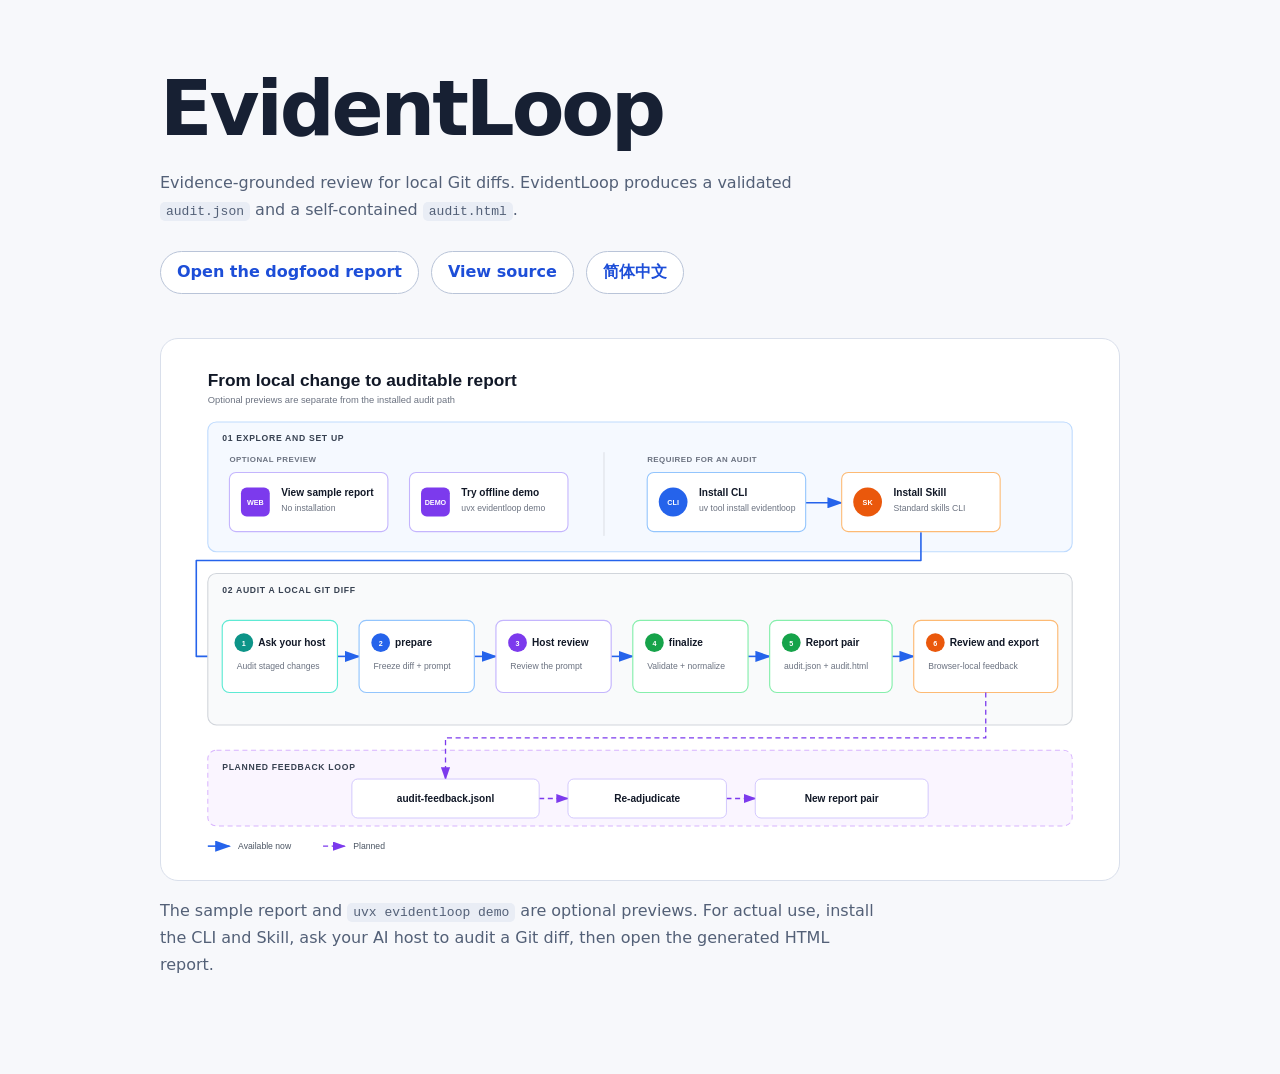
==== docs/index.html @ 3620468b "feat: close Wave 5 distribution surfaces" ====
<!doctype html>
<html lang="en">
<head>
  <meta charset="utf-8">
  <meta name="viewport" content="width=device-width, initial-scale=1">
  <title>EvidentLoop Alpha</title>
  <style>
    :root { color-scheme: light; font-family: system-ui, sans-serif; color: #172033; background: #f7f8fb; }
    body { margin: 0; }
    main { max-width: 960px; margin: 0 auto; padding: 64px 24px 80px; }
    h1 { margin: 0 0 12px; font-size: clamp(2.4rem, 7vw, 4.8rem); letter-spacing: -0.04em; }
    p { max-width: 720px; color: #536077; line-height: 1.7; }
    nav { display: flex; flex-wrap: wrap; gap: 12px; margin: 28px 0 44px; }
    a { color: #1d4ed8; }
    nav a { padding: 10px 16px; border: 1px solid #b9c4d8; border-radius: 999px; background: #fff; text-decoration: none; font-weight: 650; }
    figure { margin: 0; padding: 18px; border: 1px solid #d9dfeb; border-radius: 18px; background: #fff; }
    img { display: block; width: 100%; height: auto; }
    code { padding: 2px 6px; border-radius: 5px; background: #e9edf5; }
  </style>
</head>
<body>
  <main>
    <h1>EvidentLoop</h1>
    <p>Evidence-grounded review for local Git diffs. EvidentLoop produces a validated <code>audit.json</code> and a self-contained <code>audit.html</code>.</p>
    <nav aria-label="Primary">
      <a href="./examples/evidentloop-alpha/audit.html">Open the dogfood report</a>
      <a href="https://github.com/evidentloop/evidentloop">View source</a>
      <a href="https://github.com/evidentloop/evidentloop/blob/main/README.zh-CN.md">简体中文</a>
    </nav>
    <figure>
      <img src="./assets/evidentloop-user-flow.svg" alt="EvidentLoop user flow from installation to report and feedback export">
    </figure>
    <p>The sample report and <code>uvx evidentloop demo</code> are optional previews. For actual use, install the CLI and Skill, ask your AI host to audit a Git diff, then open the generated HTML report.</p>
  </main>
</body>
</html>
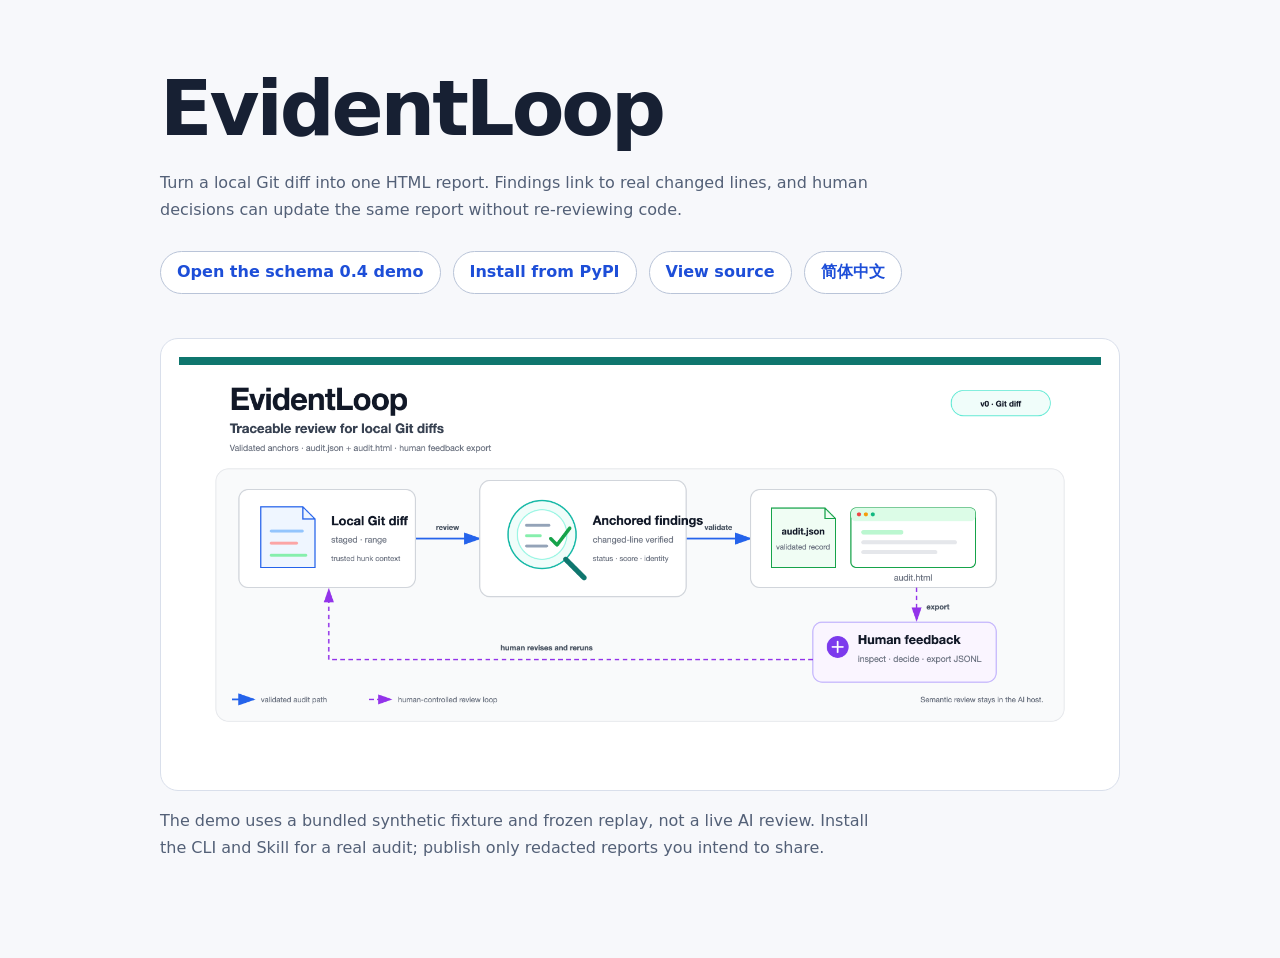
==== commit d06a1ef5: "feat: add feedback-driven report revisions" ====
--- a/docs/index.html
+++ b/docs/index.html
@@ -21,16 +21,17 @@
 <body>
   <main>
     <h1>EvidentLoop</h1>
-    <p>Evidence-grounded review for local Git diffs. EvidentLoop produces a validated <code>audit.json</code> and a self-contained <code>audit.html</code>.</p>
+    <p>Turn a local Git diff into one HTML report. Findings link to real changed lines, and human decisions can update the same report without re-reviewing code.</p>
     <nav aria-label="Primary">
-      <a href="./examples/evidentloop-alpha/audit.html">Open the dogfood report</a>
+      <a href="./examples/evidentloop-demo-v04/audit.html">Open the schema 0.4 demo</a>
+      <a href="https://pypi.org/project/evidentloop/">Install from PyPI</a>
       <a href="https://github.com/evidentloop/evidentloop">View source</a>
       <a href="https://github.com/evidentloop/evidentloop/blob/main/README.zh-CN.md">简体中文</a>
     </nav>
     <figure>
-      <img src="./assets/evidentloop-user-flow.svg" alt="EvidentLoop user flow from installation to report and feedback export">
+      <img src="./assets/evidentloop-cover.png" alt="EvidentLoop product path from Git diff to human decisions">
     </figure>
-    <p>The sample report and <code>uvx evidentloop demo</code> are optional previews. For actual use, install the CLI and Skill, ask your AI host to audit a Git diff, then open the generated HTML report.</p>
+    <p>The demo uses a bundled synthetic fixture and frozen replay, not a live AI review. Install the CLI and Skill for a real audit; publish only redacted reports you intend to share.</p>
   </main>
 </body>
 </html>
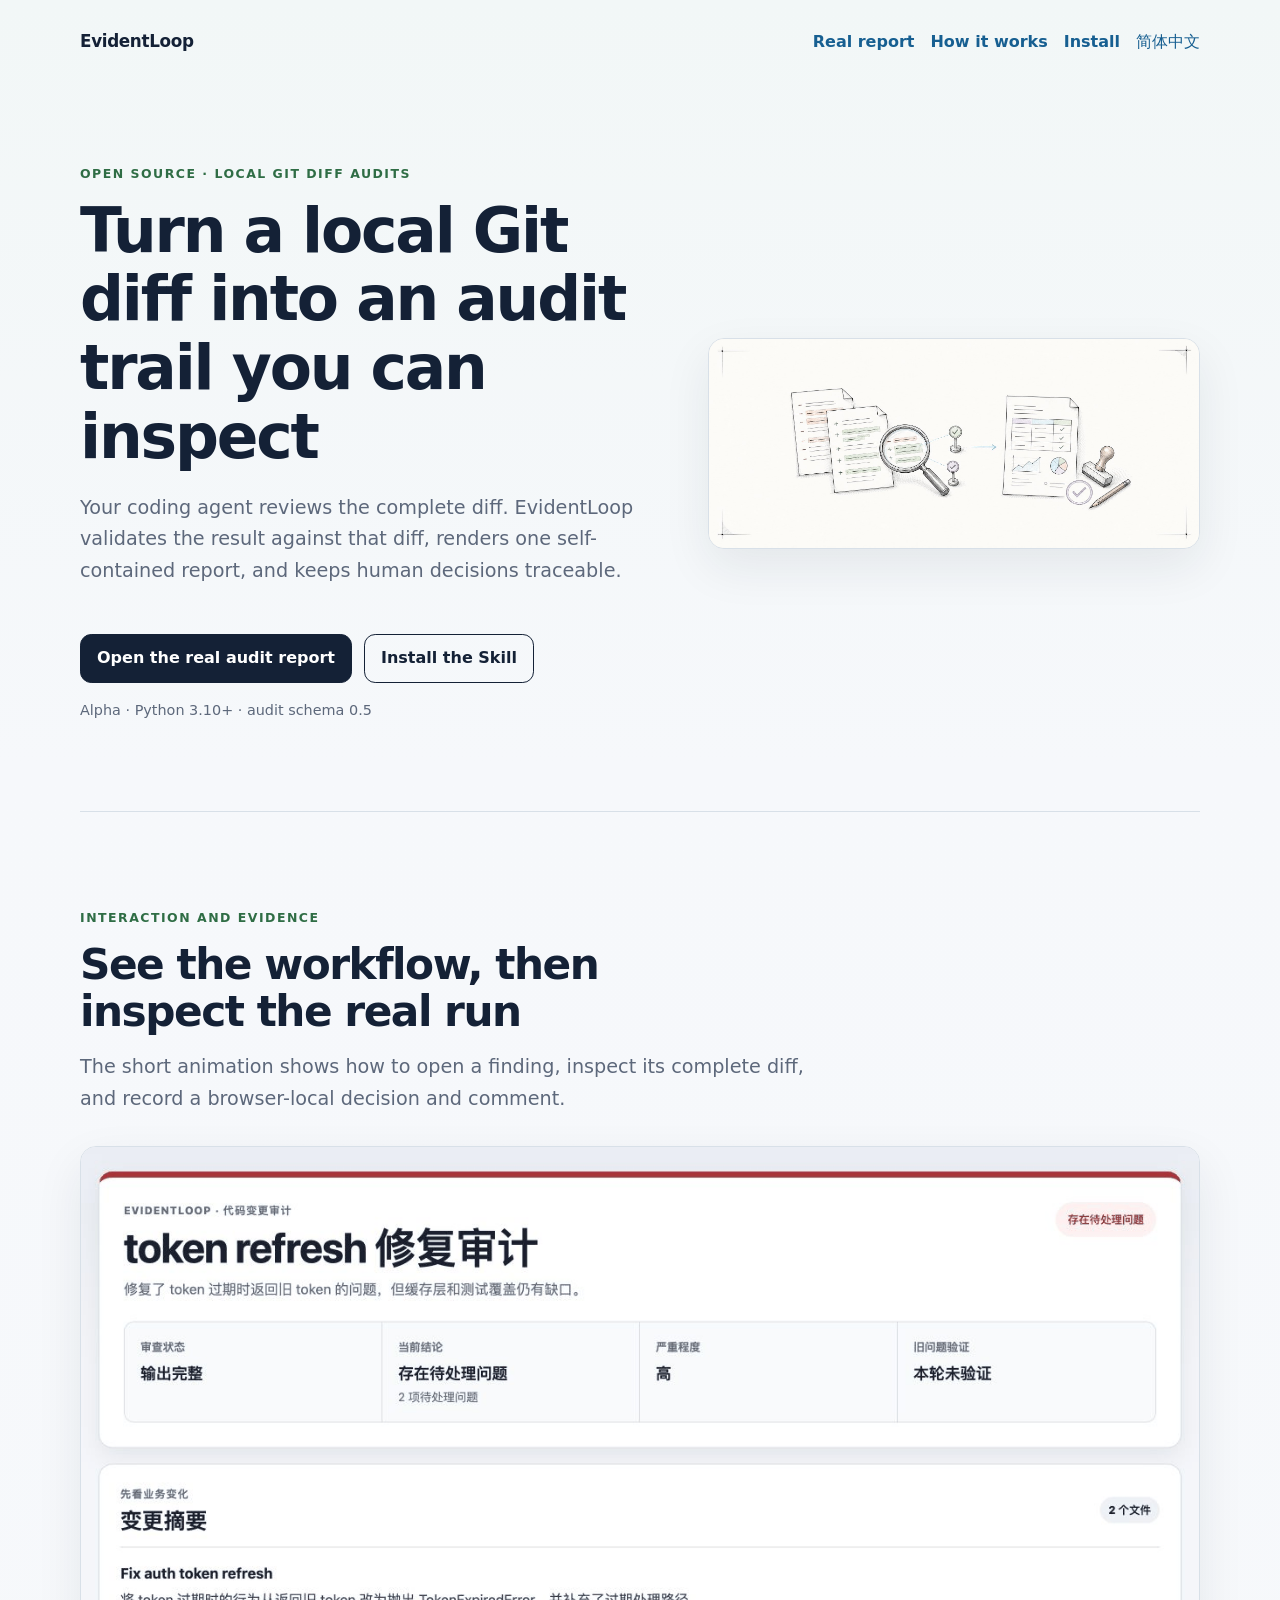
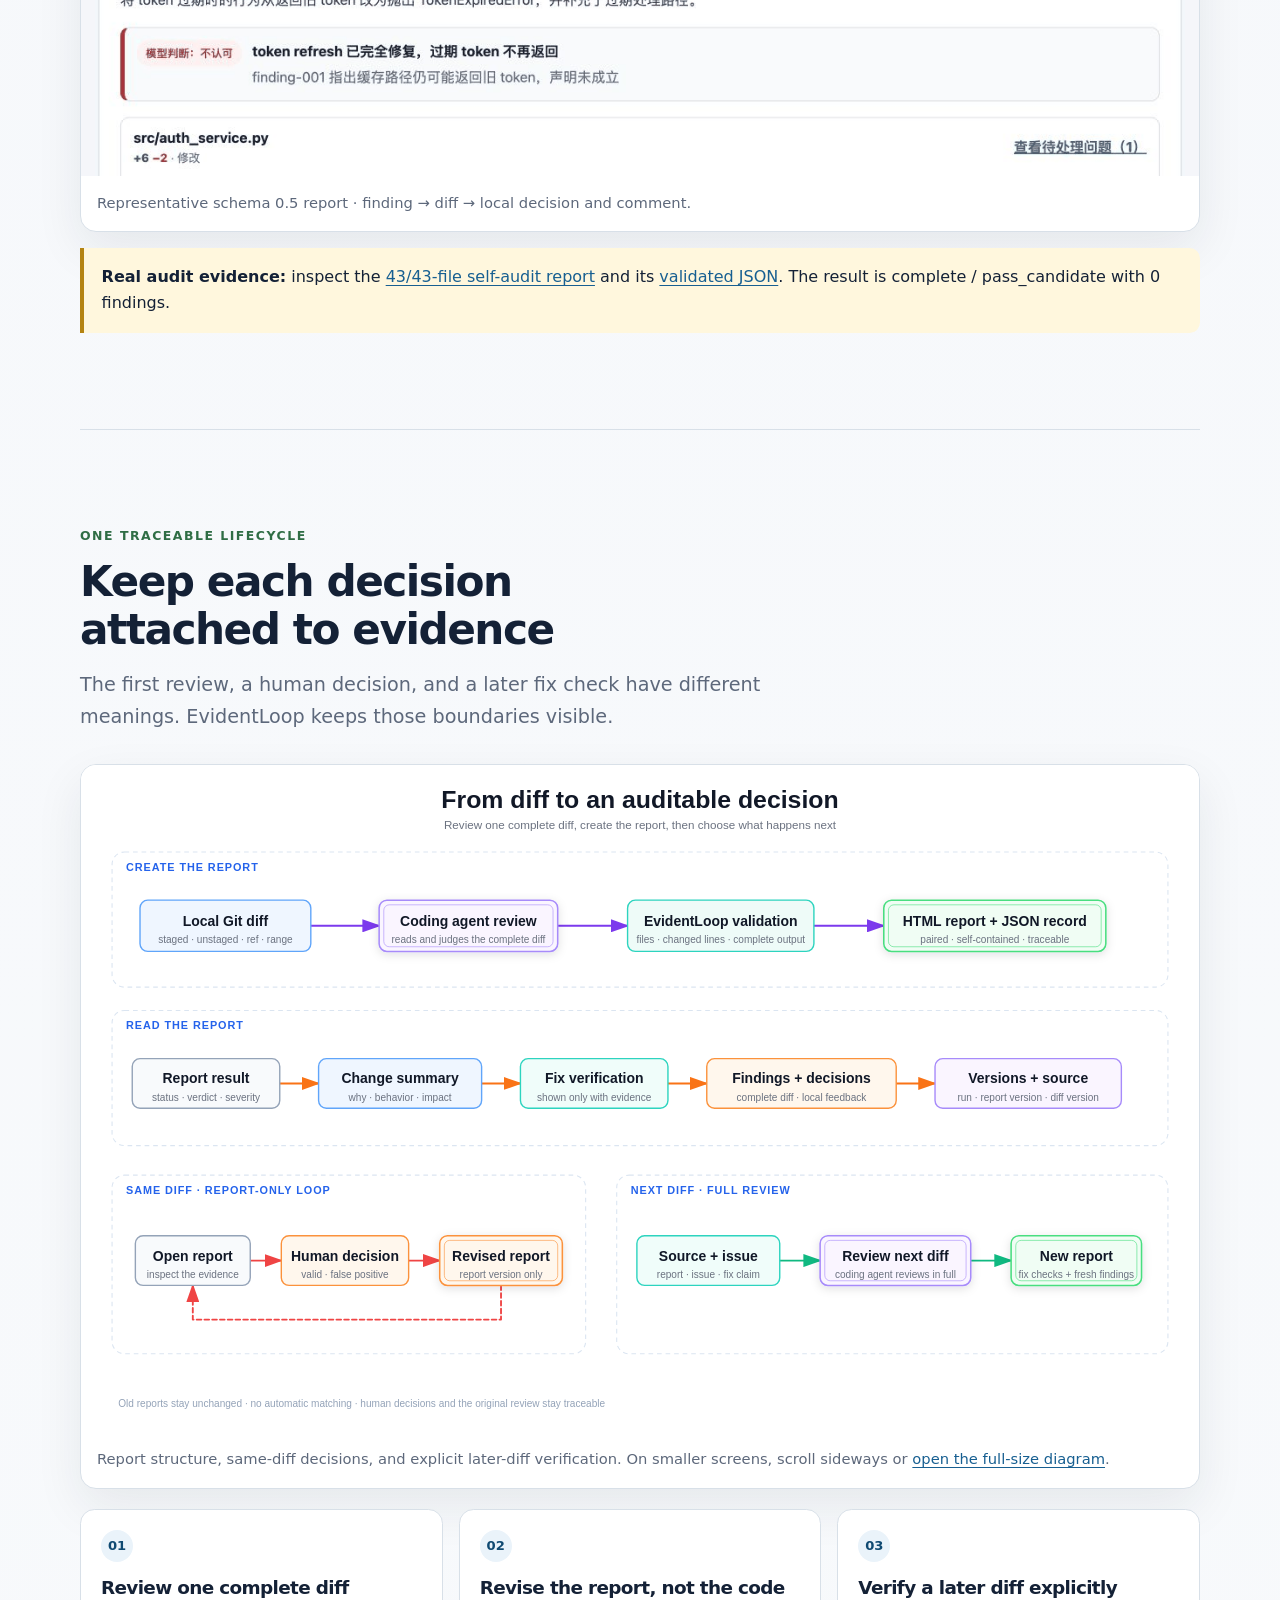
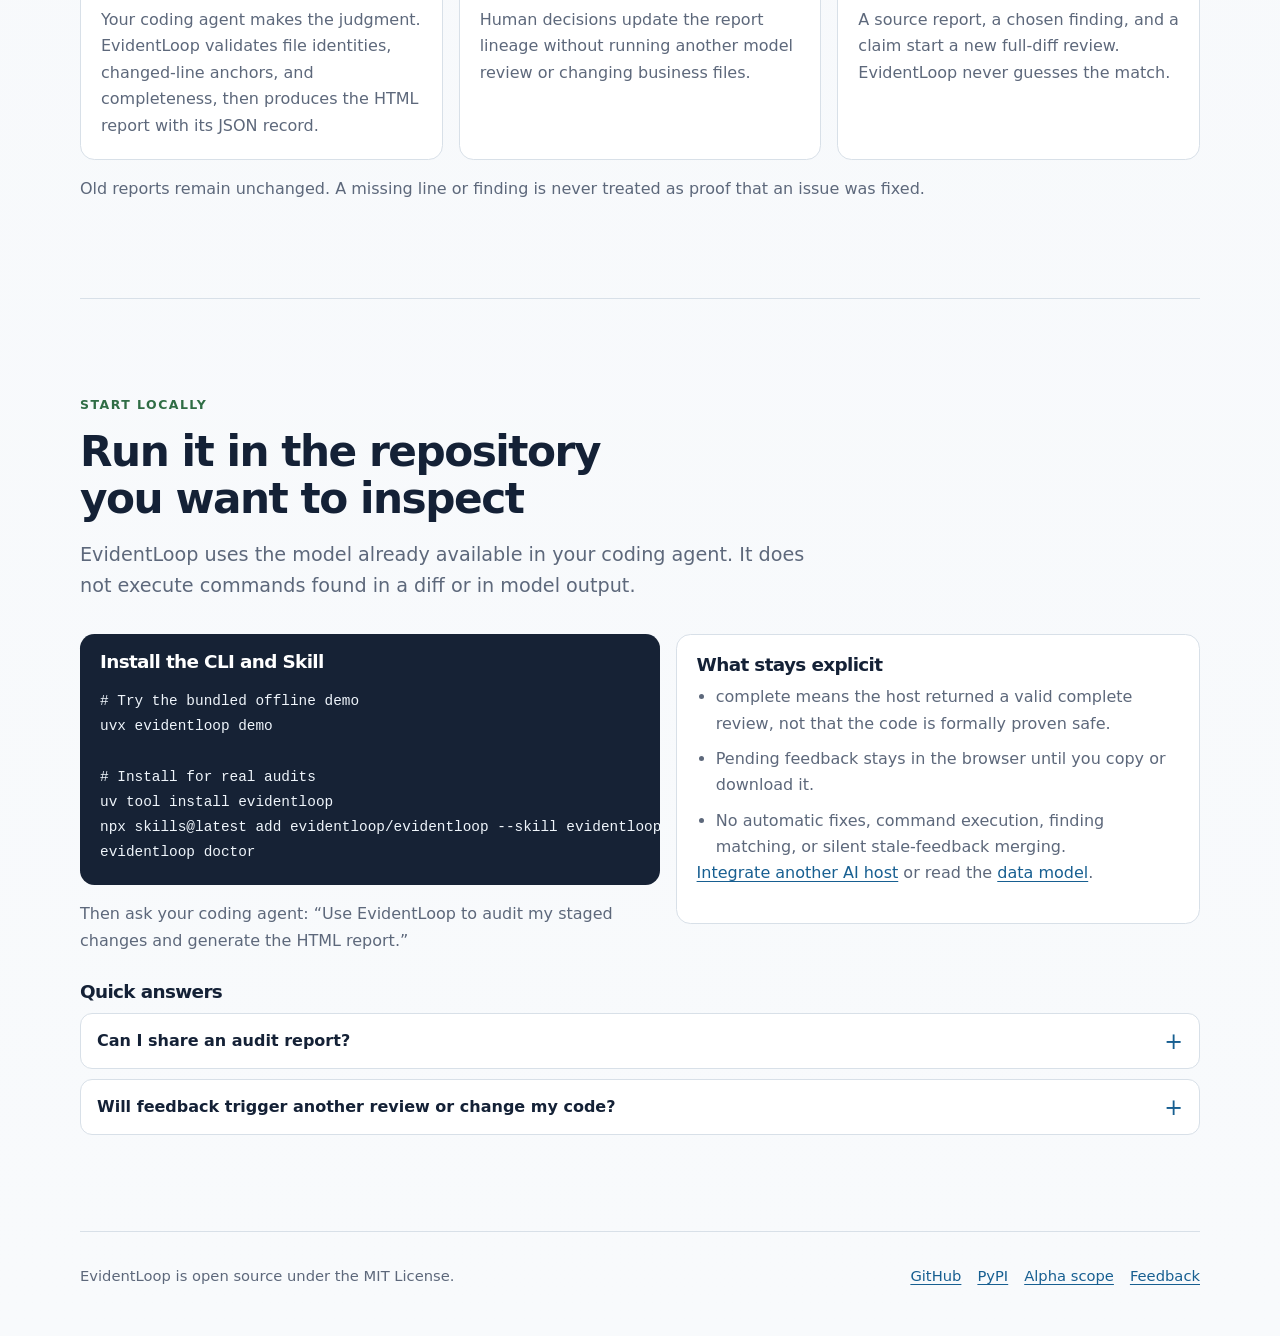
==== commit b6d0a215: "docs: polish EvidentLoop public pages" ====
--- a/docs/index.html
+++ b/docs/index.html
@@ -3,35 +3,149 @@
 <head>
   <meta charset="utf-8">
   <meta name="viewport" content="width=device-width, initial-scale=1">
-  <title>EvidentLoop Alpha</title>
-  <style>
-    :root { color-scheme: light; font-family: system-ui, sans-serif; color: #172033; background: #f7f8fb; }
-    body { margin: 0; }
-    main { max-width: 960px; margin: 0 auto; padding: 64px 24px 80px; }
-    h1 { margin: 0 0 12px; font-size: clamp(2.4rem, 7vw, 4.8rem); letter-spacing: -0.04em; }
-    p { max-width: 720px; color: #536077; line-height: 1.7; }
-    nav { display: flex; flex-wrap: wrap; gap: 12px; margin: 28px 0 44px; }
-    a { color: #1d4ed8; }
-    nav a { padding: 10px 16px; border: 1px solid #b9c4d8; border-radius: 999px; background: #fff; text-decoration: none; font-weight: 650; }
-    figure { margin: 0; padding: 18px; border: 1px solid #d9dfeb; border-radius: 18px; background: #fff; }
-    img { display: block; width: 100%; height: auto; }
-    code { padding: 2px 6px; border-radius: 5px; background: #e9edf5; }
-  </style>
+  <title>EvidentLoop — Inspectable audit trails for local Git diffs</title>
+  <meta name="description" content="Turn a local Git diff into a validated, self-contained audit report with traceable human decisions and explicit fix verification.">
+  <meta name="theme-color" content="#f3f6f9">
+  <link rel="canonical" href="https://evidentloop.github.io/evidentloop/">
+  <link rel="alternate" hreflang="en" href="https://evidentloop.github.io/evidentloop/">
+  <link rel="alternate" hreflang="zh-CN" href="https://evidentloop.github.io/evidentloop/zh-CN.html">
+  <link rel="alternate" hreflang="x-default" href="https://evidentloop.github.io/evidentloop/">
+  <link rel="stylesheet" href="./assets/site.css">
+  <meta property="og:type" content="website">
+  <meta property="og:title" content="EvidentLoop — Inspectable audit trails for local Git diffs">
+  <meta property="og:description" content="Review the complete diff, validate the report, and keep later decisions linked to evidence.">
+  <meta property="og:url" content="https://evidentloop.github.io/evidentloop/">
+  <meta property="og:image" content="https://evidentloop.github.io/evidentloop/assets/evidentloop-report-loop.png">
+  <meta property="og:locale" content="en_US">
+  <meta name="twitter:card" content="summary_large_image">
 </head>
 <body>
-  <main>
-    <h1>EvidentLoop</h1>
-    <p>Turn a local Git diff into one HTML report. Findings link to real changed lines, and human decisions can update the same report without re-reviewing code.</p>
-    <nav aria-label="Primary">
-      <a href="./examples/evidentloop-demo-v04/audit.html">Open the schema 0.4 demo</a>
-      <a href="https://pypi.org/project/evidentloop/">Install from PyPI</a>
-      <a href="https://github.com/evidentloop/evidentloop">View source</a>
-      <a href="https://github.com/evidentloop/evidentloop/blob/main/README.zh-CN.md">简体中文</a>
+  <a class="skip-link" href="#content">Skip to content</a>
+
+  <header class="site-header">
+    <nav class="site-nav" aria-label="Primary navigation">
+      <a class="brand" href="./">EvidentLoop</a>
+      <div class="nav-links">
+        <a href="#proof">Real report</a>
+        <a href="#how">How it works</a>
+        <a href="#start">Install</a>
+        <a href="./zh-CN.html" lang="zh-CN">简体中文</a>
+      </div>
     </nav>
-    <figure>
-      <img src="./assets/evidentloop-cover.png" alt="EvidentLoop product path from Git diff to human decisions">
-    </figure>
-    <p>The demo uses a bundled synthetic fixture and frozen replay, not a live AI review. Install the CLI and Skill for a real audit; publish only redacted reports you intend to share.</p>
+
+    <div class="hero">
+      <p class="eyebrow">Open source · Local Git diff audits</p>
+      <h1>Turn a local Git diff into an audit trail you can inspect</h1>
+      <p class="lead">Your coding agent reviews the complete diff. EvidentLoop validates the result against that diff, renders one self-contained report, and keeps human decisions traceable.</p>
+
+      <figure class="hero-visual">
+        <img src="./assets/evidentloop-hero-sketch.jpg" width="1915" height="821" alt="A handdrawn local Git diff being inspected and turned into an audit report with a human decision">
+      </figure>
+
+      <div class="actions">
+        <a class="button" href="./examples/evidentloop-dogfood-v05/audit.html">Open the real audit report</a>
+        <a class="button button-secondary" href="#start">Install the Skill</a>
+      </div>
+      <p class="version-note">Alpha · Python 3.10+ · audit schema 0.5</p>
+    </div>
+  </header>
+
+  <main id="content">
+    <section class="page-section" id="proof" aria-labelledby="proof-title">
+      <p class="eyebrow">Interaction and evidence</p>
+      <h2 id="proof-title">See the workflow, then inspect the real run</h2>
+      <p class="section-intro">The short animation shows how to open a finding, inspect its complete diff, and record a browser-local decision and comment.</p>
+      <figure class="media-frame">
+        <picture>
+          <source media="(prefers-reduced-motion: reduce)" srcset="./assets/evidentloop-report-loop.png">
+          <img src="./assets/evidentloop-report-loop.gif" width="1280" height="720" loading="lazy" alt="A representative EvidentLoop report showing a finding, complete diff, browser-local false-positive decision, and comment">
+        </picture>
+        <figcaption>Representative schema 0.5 report · finding → diff → local decision and comment.</figcaption>
+      </figure>
+      <div class="evidence-note">
+        <p><strong>Real audit evidence:</strong> inspect the <a href="./examples/evidentloop-dogfood-v05/audit.html">43/43-file self-audit report</a> and its <a href="./examples/evidentloop-dogfood-v05/audit.json">validated JSON</a>. The result is <code>complete / pass_candidate</code> with 0 findings.</p>
+      </div>
+    </section>
+
+    <section class="page-section" id="how" aria-labelledby="how-title">
+      <p class="eyebrow">One traceable lifecycle</p>
+      <h2 id="how-title">Keep each decision attached to evidence</h2>
+      <p class="section-intro">The first review, a human decision, and a later fix check have different meanings. EvidentLoop keeps those boundaries visible.</p>
+      <figure class="media-frame lifecycle-frame">
+        <img src="./assets/evidentloop-lifecycle.svg" width="1440" height="860" loading="lazy" alt="EvidentLoop report creation, report reading order, same-diff decision loop, and explicit next-diff fix verification">
+        <figcaption>Report structure, same-diff decisions, and explicit later-diff verification. On smaller screens, scroll sideways or <a href="./assets/evidentloop-lifecycle.svg">open the full-size diagram</a>.</figcaption>
+      </figure>
+      <ol class="steps">
+        <li>
+          <span class="step-number" aria-hidden="true">01</span>
+          <h3>Review one complete diff</h3>
+          <p>Your coding agent makes the judgment. EvidentLoop validates file identities, changed-line anchors, and completeness, then produces the HTML report with its JSON record.</p>
+        </li>
+        <li>
+          <span class="step-number" aria-hidden="true">02</span>
+          <h3>Revise the report, not the code</h3>
+          <p>Human decisions update the report lineage without running another model review or changing business files.</p>
+        </li>
+        <li>
+          <span class="step-number" aria-hidden="true">03</span>
+          <h3>Verify a later diff explicitly</h3>
+          <p>A source report, a chosen finding, and a claim start a new full-diff review. EvidentLoop never guesses the match.</p>
+        </li>
+      </ol>
+      <p class="lifecycle-note">Old reports remain unchanged. A missing line or finding is never treated as proof that an issue was fixed.</p>
+    </section>
+
+    <section class="page-section" id="start" aria-labelledby="start-title">
+      <p class="eyebrow">Start locally</p>
+      <h2 id="start-title">Run it in the repository you want to inspect</h2>
+      <p class="section-intro">EvidentLoop uses the model already available in your coding agent. It does not execute commands found in a diff or in model output.</p>
+      <div class="start-grid">
+        <div>
+          <div class="command-card">
+            <h3>Install the CLI and Skill</h3>
+            <pre><code># Try the bundled offline demo
+uvx evidentloop demo
+
+# Install for real audits
+uv tool install evidentloop
+npx skills@latest add evidentloop/evidentloop --skill evidentloop -g
+evidentloop doctor</code></pre>
+          </div>
+          <p class="prompt">Then ask your coding agent: <q>Use EvidentLoop to audit my staged changes and generate the HTML report.</q></p>
+        </div>
+        <aside class="boundary-card" aria-labelledby="boundaries-title">
+          <h3 id="boundaries-title">What stays explicit</h3>
+          <ul>
+            <li><code>complete</code> means the host returned a valid complete review, not that the code is formally proven safe.</li>
+            <li>Pending feedback stays in the browser until you copy or download it.</li>
+            <li>No automatic fixes, command execution, finding matching, or silent stale-feedback merging.</li>
+          </ul>
+          <p><a href="https://github.com/evidentloop/evidentloop/blob/main/docs/ai-host-integration.md">Integrate another AI host</a> or read the <a href="https://github.com/evidentloop/evidentloop/blob/main/docs/data-model.md">data model</a>.</p>
+        </aside>
+      </div>
+
+      <div class="quick-answers" aria-labelledby="answers-title">
+        <h3 id="answers-title">Quick answers</h3>
+        <details>
+          <summary>Can I share an audit report?</summary>
+          <p>Yes. The HTML is self-contained and works on static hosting. Redact anything sensitive first; browser-local decisions are not uploaded automatically.</p>
+        </details>
+        <details>
+          <summary>Will feedback trigger another review or change my code?</summary>
+          <p>No—not automatically. Feedback on the same diff only revises the report. Your coding agent changes code or starts a later-diff verification only when you explicitly ask.</p>
+        </details>
+      </div>
+    </section>
   </main>
+
+  <footer class="site-footer">
+    <p>EvidentLoop is open source under the MIT License.</p>
+    <nav class="footer-links" aria-label="Project links">
+      <a href="https://github.com/evidentloop/evidentloop">GitHub</a>
+      <a href="https://pypi.org/project/evidentloop/">PyPI</a>
+      <a href="https://github.com/evidentloop/evidentloop/blob/main/docs/v0-scope.md">Alpha scope</a>
+      <a href="https://github.com/evidentloop/evidentloop/issues">Feedback</a>
+    </nav>
+  </footer>
 </body>
 </html>
--- a/docs/assets/site.css
+++ b/docs/assets/site.css
@@ -0,0 +1,567 @@
+:root {
+  color-scheme: light;
+  --ink: #142136;
+  --muted: #5d687b;
+  --line: #d8e0e8;
+  --surface: #ffffff;
+  --surface-soft: #f6f8fb;
+  --blue: #175f91;
+  --blue-dark: #104a72;
+  --green: #2f6d45;
+  --green-soft: #edf7f0;
+  --gold-soft: #fff7dd;
+  --shadow: 0 18px 48px rgb(20 33 54 / 8%);
+  font-family:
+    Inter, ui-sans-serif, system-ui, -apple-system, BlinkMacSystemFont, "Segoe UI",
+    sans-serif;
+  font-synthesis: none;
+}
+
+* {
+  box-sizing: border-box;
+}
+
+html {
+  scroll-behavior: smooth;
+}
+
+body {
+  margin: 0;
+  overflow-x: hidden;
+  color: var(--ink);
+  background: linear-gradient(180deg, #f2f7f7 0, #f6f8fb 48rem, #f8fafc 100%);
+  font-size: 1rem;
+  line-height: 1.65;
+}
+
+a {
+  color: var(--blue);
+  text-underline-offset: 0.2em;
+}
+
+a:hover {
+  color: var(--blue-dark);
+}
+
+a:focus-visible,
+summary:focus-visible {
+  border-radius: 0.35rem;
+  outline: 3px solid var(--blue);
+  outline-offset: 3px;
+}
+
+img,
+svg {
+  display: block;
+  max-width: 100%;
+}
+
+.skip-link {
+  position: fixed;
+  z-index: 10;
+  top: 0.75rem;
+  left: 0.75rem;
+  padding: 0.7rem 1rem;
+  border-radius: 0.6rem;
+  color: #fff;
+  background: var(--ink);
+  transform: translateY(-180%);
+}
+
+.skip-link:focus {
+  transform: translateY(0);
+}
+
+.site-header,
+.page-section,
+.site-footer {
+  width: min(70rem, calc(100% - 2rem));
+  margin-inline: auto;
+}
+
+.site-header {
+  padding-top: 1rem;
+}
+
+.site-nav {
+  display: flex;
+  align-items: center;
+  justify-content: space-between;
+  gap: 1rem;
+  min-height: 3.25rem;
+}
+
+.brand {
+  color: var(--ink);
+  font-size: 1.05rem;
+  font-weight: 800;
+  letter-spacing: -0.02em;
+  text-decoration: none;
+}
+
+.nav-links {
+  display: flex;
+  flex-wrap: wrap;
+  align-items: center;
+  justify-content: flex-end;
+  gap: 0.35rem 1rem;
+}
+
+.nav-links a {
+  display: inline-flex;
+  align-items: center;
+  min-height: 2.75rem;
+  font-weight: 650;
+  text-decoration: none;
+}
+
+.hero {
+  display: grid;
+  grid-template-columns: minmax(0, 1.08fr) minmax(20rem, 0.92fr);
+  grid-template-areas:
+    "eyebrow visual"
+    "title visual"
+    "lead visual"
+    "actions visual"
+    "version visual";
+  column-gap: clamp(1.25rem, 4vw, 3.5rem);
+  row-gap: 0;
+  align-items: start;
+  padding-block: clamp(3.5rem, 8vw, 6rem) clamp(3.5rem, 7vw, 5.5rem);
+}
+
+.hero > .eyebrow {
+  grid-area: eyebrow;
+}
+
+.hero > h1 {
+  grid-area: title;
+}
+
+.hero > .lead {
+  grid-area: lead;
+}
+
+.hero > .actions {
+  grid-area: actions;
+}
+
+.hero > .version-note {
+  grid-area: version;
+}
+
+.eyebrow {
+  margin: 0 0 0.75rem;
+  color: var(--green);
+  font-size: 0.78rem;
+  font-weight: 800;
+  letter-spacing: 0.12em;
+  text-transform: uppercase;
+}
+
+h1,
+h2,
+h3,
+p {
+  margin-top: 0;
+}
+
+h1,
+h2,
+h3 {
+  line-height: 1.12;
+  letter-spacing: -0.035em;
+}
+
+html[lang="zh-CN"] h1,
+html[lang="zh-CN"] h2,
+html[lang="zh-CN"] h3 {
+  letter-spacing: -0.015em;
+}
+
+h1 {
+  max-width: 14ch;
+  margin-bottom: 1.25rem;
+  font-size: clamp(2.35rem, 4.8vw, 4rem);
+}
+
+h2 {
+  max-width: 19ch;
+  margin-bottom: 1rem;
+  font-size: clamp(1.85rem, 3.3vw, 2.75rem);
+}
+
+@media (min-width: 40rem) {
+  html[lang="zh-CN"] h2 {
+    max-width: none;
+    white-space: nowrap;
+  }
+}
+
+h3 {
+  margin-bottom: 0.55rem;
+  font-size: 1.15rem;
+}
+
+.lead,
+.section-intro {
+  max-width: 47rem;
+  color: var(--muted);
+  font-size: clamp(1.05rem, 2vw, 1.2rem);
+}
+
+.actions {
+  display: flex;
+  flex-wrap: wrap;
+  gap: 0.75rem;
+  margin-top: 1.75rem;
+}
+
+.button {
+  display: inline-flex;
+  align-items: center;
+  justify-content: center;
+  min-height: 2.75rem;
+  padding: 0.65rem 1rem;
+  border: 1px solid var(--ink);
+  border-radius: 0.7rem;
+  color: #fff;
+  background: var(--ink);
+  font-weight: 750;
+  text-decoration: none;
+}
+
+.button:hover {
+  color: #fff;
+  background: #263851;
+}
+
+.button-secondary {
+  color: var(--ink);
+  background: transparent;
+}
+
+.button-secondary:hover {
+  color: var(--ink);
+  background: #fff;
+}
+
+.version-note {
+  margin: 1rem 0 0;
+  color: var(--muted);
+  font-size: 0.9rem;
+}
+
+.hero-visual {
+  grid-area: visual;
+  align-self: center;
+  margin: 0;
+  overflow: hidden;
+  border: 1px solid var(--line);
+  border-radius: 1rem;
+  background: #fbfaf5;
+  box-shadow: var(--shadow);
+}
+
+.hero-visual img {
+  width: 100%;
+  height: auto;
+}
+
+.page-section {
+  padding-block: clamp(3.5rem, 8vw, 6rem);
+  border-top: 1px solid var(--line);
+}
+
+.media-frame {
+  margin: 2rem 0 0;
+  overflow: hidden;
+  border: 1px solid var(--line);
+  border-radius: 1rem;
+  background: var(--surface);
+  box-shadow: var(--shadow);
+}
+
+.media-frame img {
+  width: 100%;
+  height: auto;
+}
+
+.media-frame figcaption {
+  padding: 0.9rem 1rem 1rem;
+  color: var(--muted);
+  font-size: 0.92rem;
+}
+
+.evidence-note {
+  margin-top: 1rem;
+  padding: 1rem 1.1rem;
+  border-left: 4px solid #b48311;
+  border-radius: 0 0.65rem 0.65rem 0;
+  background: var(--gold-soft);
+}
+
+.evidence-note p {
+  margin: 0;
+}
+
+.steps {
+  display: grid;
+  grid-template-columns: repeat(3, minmax(0, 1fr));
+  gap: 1rem;
+  margin: 1.25rem 0 0;
+  padding: 0;
+  list-style: none;
+}
+
+.steps li,
+.boundary-card {
+  padding: 1.25rem;
+  border: 1px solid var(--line);
+  border-radius: 0.9rem;
+  background: var(--surface);
+}
+
+.step-number {
+  display: inline-flex;
+  align-items: center;
+  justify-content: center;
+  width: 2rem;
+  height: 2rem;
+  margin-bottom: 1rem;
+  border-radius: 50%;
+  color: var(--blue-dark);
+  background: #eaf3fa;
+  font-size: 0.82rem;
+  font-weight: 850;
+}
+
+.steps p,
+.boundary-card p,
+.boundary-card li {
+  color: var(--muted);
+}
+
+.steps p {
+  margin-bottom: 0;
+}
+
+.lifecycle-note {
+  margin: 1rem 0 0;
+  color: var(--muted);
+}
+
+.start-grid {
+  display: grid;
+  grid-template-columns: minmax(0, 1.05fr) minmax(18rem, 0.95fr);
+  gap: 1rem;
+  align-items: start;
+  margin-top: 2rem;
+}
+
+.command-card,
+.boundary-card {
+  min-width: 0;
+}
+
+.start-grid > * {
+  min-width: 0;
+}
+
+.command-card {
+  overflow: hidden;
+  border-radius: 0.9rem;
+  color: #eff5fb;
+  background: #162235;
+}
+
+.command-card h3 {
+  margin: 0;
+  padding: 1.15rem 1.25rem 0;
+  color: #fff;
+}
+
+pre {
+  margin: 0;
+  padding: 1rem 1.25rem 1.25rem;
+  overflow-x: auto;
+  font: 0.9rem/1.75 ui-monospace, SFMono-Regular, Menlo, Consolas, monospace;
+  scrollbar-width: thin;
+}
+
+code {
+  font: inherit;
+}
+
+.prompt {
+  margin: 1rem 0 0;
+  color: var(--muted);
+}
+
+.boundary-card ul {
+  margin: 0;
+  padding-left: 1.2rem;
+}
+
+.boundary-card li + li {
+  margin-top: 0.55rem;
+}
+
+.quick-answers {
+  margin-top: 1.75rem;
+}
+
+details {
+  margin-top: 0.65rem;
+  overflow: hidden;
+  border: 1px solid var(--line);
+  border-radius: 0.75rem;
+  background: var(--surface);
+}
+
+summary {
+  display: flex;
+  align-items: center;
+  justify-content: space-between;
+  gap: 1rem;
+  min-height: 2.75rem;
+  padding: 0.85rem 1rem;
+  cursor: pointer;
+  font-weight: 750;
+  list-style: none;
+}
+
+summary::-webkit-details-marker {
+  display: none;
+}
+
+summary::after {
+  content: "+";
+  flex: 0 0 auto;
+  color: var(--blue);
+  font-size: 1.4rem;
+  font-weight: 500;
+  line-height: 1;
+}
+
+details[open] summary {
+  border-bottom: 1px solid var(--line);
+  background: #fbfcfd;
+}
+
+details[open] summary::after {
+  content: "−";
+}
+
+details p {
+  max-width: 48rem;
+  margin: 0;
+  padding: 0.9rem 1rem 1rem;
+  color: var(--muted);
+}
+
+.site-footer {
+  display: flex;
+  flex-wrap: wrap;
+  justify-content: space-between;
+  gap: 0.75rem 1.5rem;
+  padding-block: 2rem 3rem;
+  border-top: 1px solid var(--line);
+  color: var(--muted);
+  font-size: 0.92rem;
+}
+
+.site-footer p {
+  margin: 0;
+}
+
+.footer-links {
+  display: flex;
+  flex-wrap: wrap;
+  gap: 0.5rem 1rem;
+}
+
+@media (max-width: 48rem) {
+  .site-header,
+  .page-section,
+  .site-footer {
+    width: min(100% - 1.25rem, 70rem);
+  }
+
+  .site-nav {
+    align-items: flex-start;
+  }
+
+  .nav-links {
+    gap: 0.15rem 0.75rem;
+  }
+
+  .hero,
+  .start-grid {
+    grid-template-columns: 1fr;
+  }
+
+  .hero {
+    grid-template-areas:
+      "eyebrow"
+      "title"
+      "lead"
+      "visual"
+      "actions"
+      "version";
+    padding-top: 3.5rem;
+  }
+
+  .hero-visual {
+    margin-top: 1.75rem;
+  }
+
+  .hero > .actions {
+    margin-top: 1.25rem;
+  }
+
+  .steps {
+    grid-template-columns: 1fr;
+  }
+
+  .media-frame {
+    border-radius: 0.75rem;
+  }
+
+  .lifecycle-frame {
+    overflow-x: auto;
+    overscroll-behavior-inline: contain;
+  }
+
+  .lifecycle-frame img {
+    width: 60rem;
+    max-width: none;
+  }
+}
+
+@media (max-width: 30rem) {
+  .site-nav {
+    flex-direction: column;
+    align-items: flex-start;
+    gap: 0;
+  }
+
+  .nav-links {
+    width: 100%;
+    justify-content: flex-start;
+  }
+
+  .actions {
+    display: grid;
+  }
+
+  .button {
+    width: 100%;
+  }
+}
+
+@media (prefers-reduced-motion: reduce) {
+  html {
+    scroll-behavior: auto;
+  }
+}
